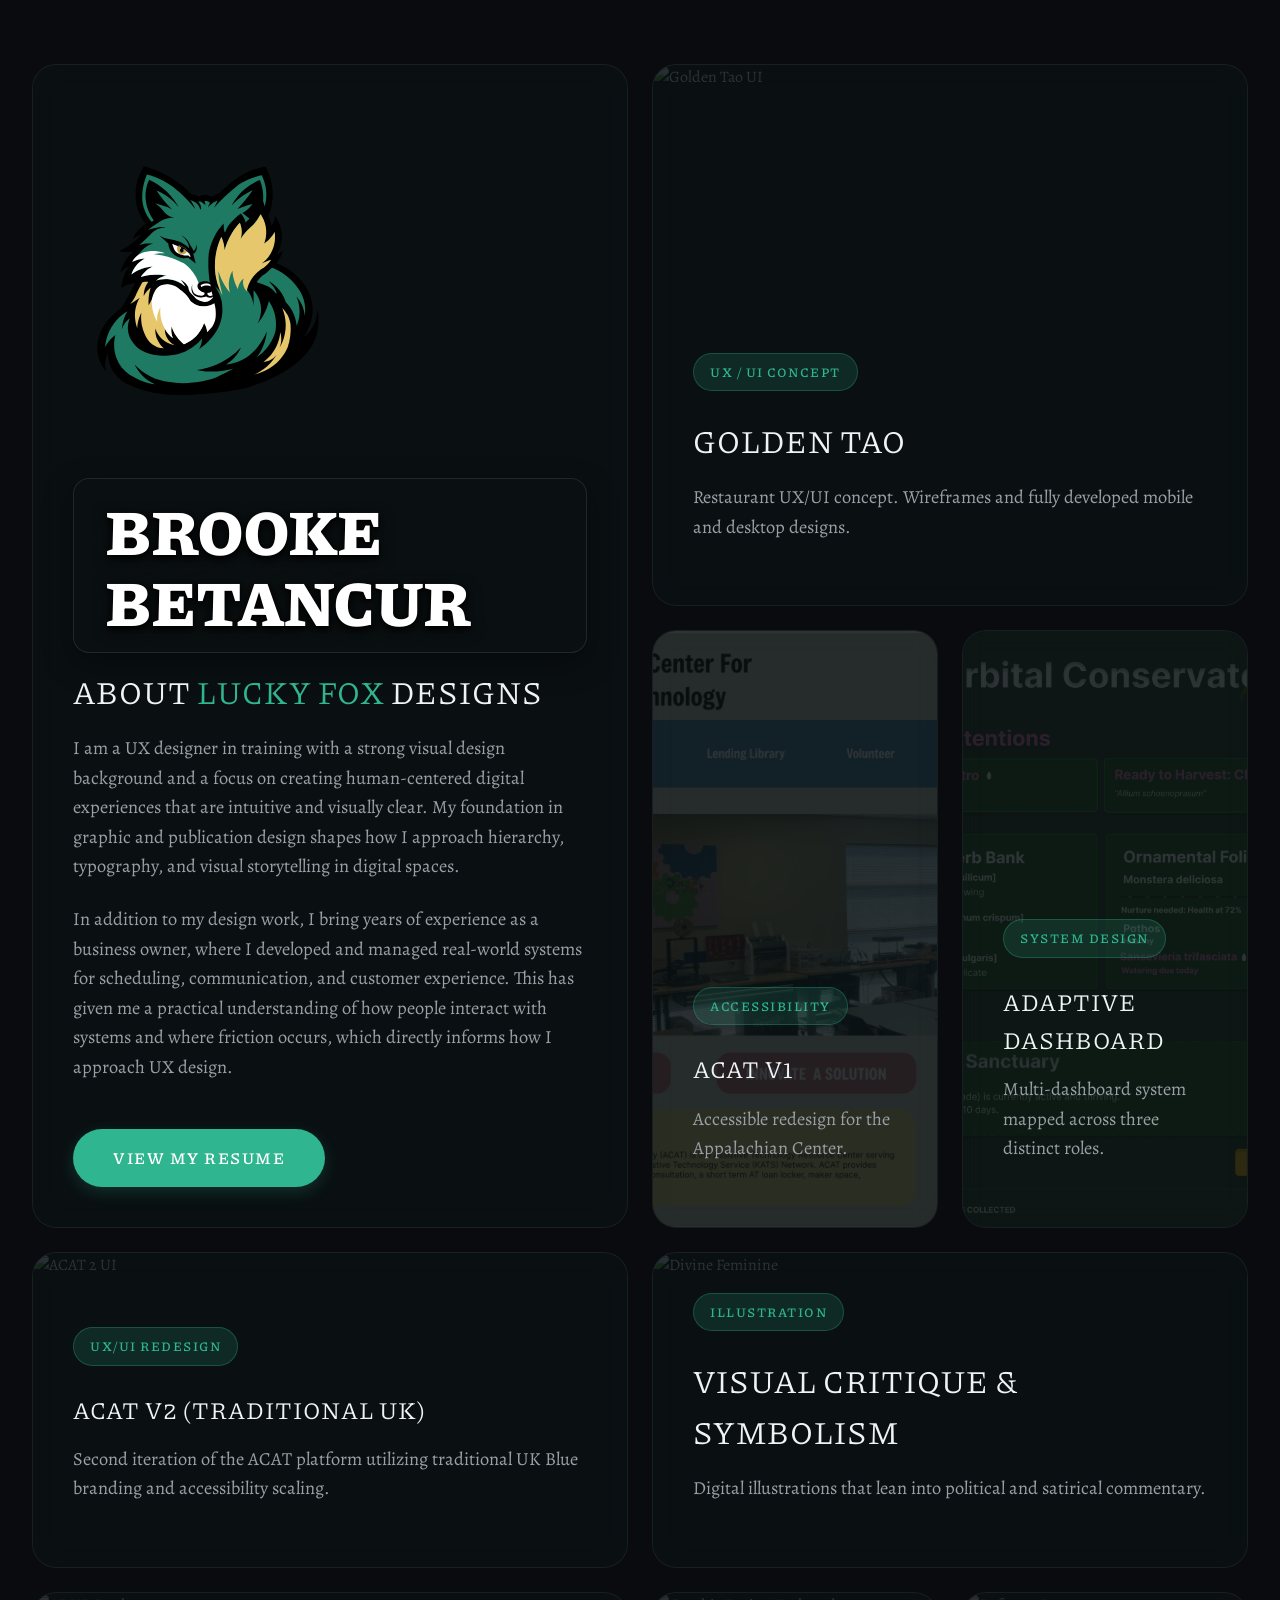
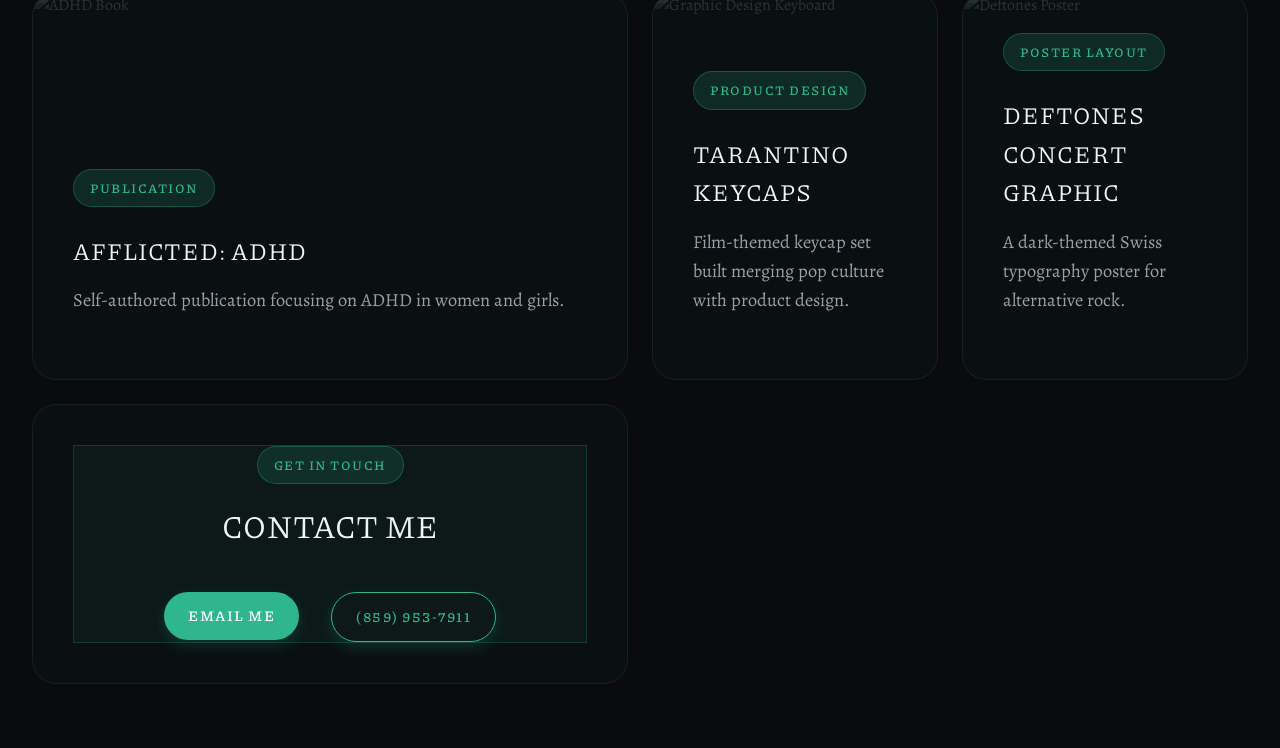
==== index.html @ 0502b6a8 "Add files via upload" ====
<!DOCTYPE html>
<html lang="en">

<head>
    <meta charset="UTF-8">
    <meta name="viewport" content="width=device-width, initial-scale=1.0">
    <meta name="description" content="Lucky Fox Designs - Brooke Betancur's UX/UI Portfolio">
    <title>Lucky Fox Portfolio</title>
    <link rel="stylesheet" href="style.css">
    <link rel="icon" type="image/svg+xml" href="portfolio_images/luckyfoxlogo.svg">
</head>

<body>

    <main class="bento-grid">

        <!-- Hero / About: Spans 2 Cols, 2 Rows -->
        <article class="bento-item span-2-col span-2-row no-hover">
            <div class="item-content">
                <img src="portfolio_images/luckyfoxlogo.svg" alt="Lucky Fox Logo" class="logo">
                <h1 class="animated-name">Brooke Betancur</h1>
                <h2 class="sub-hero">About <span class="text-accent">Lucky Fox</span> Designs</h2>
                <p>I am a UX designer in training with a strong visual design background and a focus on creating
                    human-centered digital experiences that are intuitive and visually clear. My foundation in graphic
                    and publication design shapes how I approach hierarchy, typography, and visual storytelling in
                    digital spaces.</p>
                <p>In addition to my design work, I bring years of experience as a business owner, where I developed and
                    managed real-world systems for scheduling, communication, and customer experience. This has given me
                    a practical understanding of how people interact with systems and where friction occurs, which
                    directly informs how I approach UX design.</p>
                <a href="resume.html" class="resume-btn">View My Resume</a>
            </div>
        </article>

        <!-- Project 1: Golden Tao -->
        <article class="bento-item span-2-col" onclick="openModal('goldentao')">
            <img src="portfolio_images/goldentao/gt_landing_dt.png" alt="Golden Tao UI" class="bento-image-bg">
            <div class="item-content" style="justify-content: flex-end;">
                <span class="tag">UX / UI Concept</span>
                <h2>Golden Tao</h2>
                <p>Restaurant UX/UI concept. Wireframes and fully developed mobile and desktop designs.</p>
            </div>
        </article>

        <!-- Project 2: ACAT 1 -->
        <article class="bento-item" onclick="openModal('acat')">
            <img src="portfolio_images/acat_1/acat_1_landing_dt.png" alt="ACAT UI" class="bento-image-bg">
            <div class="item-content" style="justify-content: flex-end;">
                <span class="tag">Accessibility</span>
                <h3>ACAT v1</h3>
                <p>Accessible redesign for the Appalachian Center.</p>
            </div>
        </article>

        <!-- Project 3: Adaptive Dashboard -->
        <article class="bento-item" onclick="openModal('dashboard')">
            <img src="portfolio_images/orbital_garden/og_homegarder_desktop.png" alt="Orbital Garden Dashboard UI"
                class="bento-image-bg">
            <div class="item-content" style="justify-content: flex-end;">
                <span class="tag">System Design</span>
                <h3>Adaptive Dashboard</h3>
                <p>Multi-dashboard system mapped across three distinct roles.</p>
            </div>
        </article>

        <!-- NEW Project: ACAT 2 -->
        <article class="bento-item span-2-col" onclick="openModal('acat2')">
            <img src="portfolio_images/acat_2/acat_2_complete.png" alt="ACAT 2 UI" class="bento-image-bg">
            <div class="item-content" style="justify-content: flex-end;">
                <span class="tag">UX/UI Redesign</span>
                <h3>ACAT v2 (Traditional UK)</h3>
                <p>Second iteration of the ACAT platform utilizing traditional UK Blue branding and accessibility
                    scaling.</p>
            </div>
        </article>

        <!-- Illustrations Section -->
        <article class="bento-item span-2-col" onclick="openModal('illustrations')">
            <img src="portfolio_images/illustrations/divine_feminine_-_april_5,_2025_17.41.png" alt="Divine Feminine"
                class="bento-image-bg">
            <div class="item-content" style="justify-content: flex-end;">
                <span class="tag">Illustration</span>
                <h2>Visual Critique & Symbolism</h2>
                <p>Digital illustrations that lean into political and satirical commentary.</p>
            </div>
        </article>

        <!-- Book: ADHD -->
        <article class="bento-item span-2-col" onclick="openModal('adhd')">
            <img src="portfolio_images/afflicted_adhd_book/afflicted_1.png" alt="ADHD Book" class="bento-image-bg">
            <div class="item-content" style="justify-content: flex-end;">
                <span class="tag">Publication</span>
                <h3>Afflicted: ADHD</h3>
                <p>Self-authored publication focusing on ADHD in women and girls.</p>
            </div>
        </article>

        <!-- Poster: Keycaps -->
        <article class="bento-item" onclick="openModal('graphic')">
            <img src="portfolio_images/graphic_design/keyboard_3.png" alt="Graphic Design Keyboard"
                class="bento-image-bg">
            <div class="item-content" style="justify-content: flex-end;">
                <span class="tag">Product Design</span>
                <h3>Tarantino Keycaps</h3>
                <p>Film-themed keycap set built merging pop culture with product design.</p>
            </div>
        </article>

        <!-- Poster: Deftones -->
        <article class="bento-item" onclick="openModal('deftones')">
            <img src="portfolio_images/graphic_design/event_poster_1.png" alt="Deftones Poster" class="bento-image-bg">
            <div class="item-content" style="justify-content: flex-end;">
                <span class="tag">Poster Layout</span>
                <h3>Deftones Concert Graphic</h3>
                <p>A dark-themed Swiss typography poster for alternative rock.</p>
            </div>
        </article>

        <!-- Contact Block -->
        <article class="bento-item span-2-col no-hover">
            <div class="item-content" style="justify-content: center; align-items: center; text-align: center; background: rgba(47, 181, 143, 0.05); border: 1px solid rgba(47, 181, 143, 0.2);">
                <span class="tag" style="margin: 0 auto 1rem auto;">Get In Touch</span>
                <h2>Contact Me</h2>
                <div style="display: flex; gap: 2rem; flex-wrap: wrap; justify-content: center; margin-top: 1.5rem;">
                    <a href="mailto:brookeleighgold@gmail.com" class="resume-btn" style="margin-top: 0; padding: 0.8rem 1.5rem; font-size: 0.9rem;">Email Me</a>
                    <a href="tel:8599537911" class="resume-btn" style="margin-top: 0; padding: 0.8rem 1.5rem; border: 1px solid var(--accent-color); background: transparent; color: var(--accent-color); font-size: 0.9rem;">(859) 953-7911</a>
                </div>
            </div>
        </article>

    </main>

    <!-- Upgraded Case Study Scroll Modal -->
    <div id="project-modal" class="modal-overlay">
        <div class="modal-content">
            <button class="modal-close" onclick="closeModal()">✕</button>
            <div id="modal-dynamic-content" class="modal-content-scrollable">
                <!-- Content gets injected here via script.js -->
            </div>
        </div>
    </div>

    <script src="script.js"></script>
</body>

</html>
---- style.css ----
@import url('https://fonts.googleapis.com/css2?family=Alegreya:ital,wght@0,400;0,500;0,700;1,400&family=Piazzolla:opsz,wght@8..30,400;8..30,600;8..30,800&display=swap');

:root {
  --bg-color: #0a0b0e;
  --panel-bg: rgba(47, 181, 143, 0.03);
  --panel-bg-hover: rgba(47, 181, 143, 0.08);
  --panel-border: rgba(255, 255, 255, 0.06);
  --panel-border-hover: rgba(47, 181, 143, 0.4);
  --text-main: #f0f3f6;
  --text-muted: #9aa0a6;
  --accent-color: #2fb58f;
  
  --font-heading: 'Piazzolla', serif;
  --font-body: 'Alegreya', serif;
}

* {
  box-sizing: border-box;
  margin: 0;
  padding: 0;
}

body {
  background-color: var(--bg-color);
  color: var(--text-main);
  font-family: var(--font-body);
  line-height: 1.6;
  min-height: 100vh;
  display: flex;
  justify-content: center;
  align-items: flex-start;
  padding: 4rem 2rem;
  overflow-x: hidden;
}

h1, h2, h3, h4, h5, h6 {
  font-family: var(--font-heading);
  text-transform: uppercase;
  font-weight: 400;
  letter-spacing: 1px;
  margin-bottom: 1rem;
  color: var(--text-main);
}

h1 {
  font-size: 3.5rem;
  line-height: 1.1;
  background: linear-gradient(135deg, #fff, var(--text-muted));
  -webkit-background-clip: text;
  -webkit-text-fill-color: transparent;
}

p {
  font-size: 1.15rem;
  color: var(--text-muted);
  margin-bottom: 1.5rem;
}

.text-accent {
  color: var(--accent-color);
}

.bento-grid {
  display: grid;
  grid-template-columns: repeat(4, 1fr);
  grid-auto-rows: minmax(280px, auto);
  gap: 1.5rem;
  max-width: 1300px;
  width: 100%;
}

.bento-item {
  background: var(--panel-bg);
  border: 1px solid var(--panel-border);
  border-radius: 24px;
  padding: 2.5rem;
  position: relative;
  overflow: hidden;
  backdrop-filter: blur(12px);
  -webkit-backdrop-filter: blur(12px);
  transition: all 0.4s cubic-bezier(0.25, 0.8, 0.25, 1);
  display: flex;
  flex-direction: column;
  cursor: pointer;
  text-decoration: none;
  color: inherit;
}

.bento-item.no-hover {
  cursor: default;
}

.bento-item.no-hover:hover {
  transform: translateY(-8px); 
}

.bento-item:hover {
  transform: translateY(-8px);
  background: var(--panel-bg-hover);
  border-color: var(--panel-border-hover);
  box-shadow: 0 15px 40px rgba(0, 0, 0, 0.4), 
              0 0 20px rgba(47, 181, 143, 0.1);
}

.span-2-col { grid-column: span 2; }
.span-2-row { grid-row: span 2; }
.span-3-col { grid-column: span 3; }

.bento-image-bg {
  position: absolute;
  top: 0;
  left: 0;
  width: 100%;
  height: 100%;
  object-fit: cover;
  opacity: 0.15;
  z-index: 0;
  transition: opacity 0.4s ease;
}

.bento-item:hover .bento-image-bg {
  opacity: 0.35;
}

.item-content {
  position: relative;
  z-index: 1;
  display: flex;
  flex-direction: column;
  height: 100%;
  pointer-events: none; 
}

.item-content h2 { font-size: 2rem; }
.item-content h3 { font-size: 1.5rem; }

.logo {
  max-width: 280px;
  margin-bottom: 2rem;
  pointer-events: auto;
}

.tag {
  align-self: flex-start;
  font-family: var(--font-heading);
  text-transform: uppercase;
  font-size: 0.8rem;
  font-weight: 600;
  letter-spacing: 1.5px;
  padding: 0.5rem 1rem;
  border-radius: 50px;
  background: rgba(47, 181, 143, 0.15);
  color: var(--accent-color);
  margin-bottom: 1.5rem;
  border: 1px solid rgba(47, 181, 143, 0.3);
}

/* Modal Overlay Restyle */
.modal-overlay {
  position: fixed;
  top: 0;
  left: 0;
  width: 100%;
  height: 100vh;
  background: rgba(10, 11, 14, 0.85);
  backdrop-filter: blur(20px);
  -webkit-backdrop-filter: blur(20px);
  z-index: 100;
  display: flex;
  justify-content: center;
  align-items: center;
  opacity: 0;
  pointer-events: none;
  transition: opacity 0.3s ease;
  padding: 2rem;
}

.modal-overlay.active {
  opacity: 1;
  pointer-events: all;
}

.modal-content {
  background: #111318;
  border: 1px solid var(--panel-border-hover);
  border-radius: 24px;
  max-width: 1300px;
  width: 100%;
  max-height: 90vh;
  box-shadow: 0 40px 100px rgba(0,0,0,0.8);
  display: flex;
  flex-direction: column;
  position: relative;
  overflow: hidden;
}

.modal-close {
  position: absolute;
  top: 1.5rem;
  right: 1.5rem;
  background: rgba(255,255,255,0.1);
  border: none;
  color: #fff;
  width: 45px;
  height: 45px;
  border-radius: 50%;
  font-size: 1.5rem;
  cursor: pointer;
  z-index: 200;
  transition: background 0.3s ease;
  display: flex;
  align-items: center;
  justify-content: center;
}

.modal-close:hover {
  background: var(--accent-color);
}

.modal-content-scrollable {
  overflow-y: auto;
  height: 100%;
  padding: 3rem 4rem;
  scroll-behavior: smooth;
}

/* Case Study Internal Layout */
.case-study-header {
  border-bottom: 1px solid rgba(255,255,255,0.05);
  padding-bottom: 2rem;
  margin-bottom: 3rem;
  max-width: 800px;
}

.case-study-header h1 {
  font-size: 3rem;
  margin-top: 1rem;
}

.case-desc {
  font-size: 1.25rem;
  color: var(--text-muted);
}

.case-study-sections {
  display: flex;
  flex-direction: column;
  gap: 4rem;
  padding-bottom: 4rem;
}

.cs-section h2 {
  font-size: 1.8rem;
  color: #fff;
  border-left: 3px solid var(--accent-color);
  padding-left: 1rem;
}

.cs-image-grid {
  display: grid;
  grid-template-columns: repeat(auto-fit, minmax(400px, 1fr));
  gap: 2rem;
  align-items: start;
}

.cs-img-container {
  background: rgba(255,255,255,0.02);
  border: 1px solid rgba(255,255,255,0.05);
  border-radius: 16px;
  padding: 1.5rem;
  display: flex;
  flex-direction: column;
  gap: 1rem;
}

.cs-img-label {
  font-family: var(--font-heading);
  text-transform: uppercase;
  color: var(--accent-color);
  letter-spacing: 1px;
}

.cs-img-container img {
  width: 100%;
  height: auto;
  border-radius: 8px;
}


/* New Custom Carousel System Layout */
.carousel-wrap {
  display: flex;
  flex-direction: column;
  align-items: center;
  justify-content: center;
  margin-top: 2rem;
  padding-bottom: 3rem;
}

.carousel-content-box {
  position: relative;
  width: 100%;
  max-width: 900px;
  background: rgba(0,0,0,0.3);
  border-radius: 20px;
  padding: 2rem;
  display: flex;
  flex-direction: column;
  align-items: center;
  border: 1px solid rgba(255,255,255,0.05);
}

.carousel-img {
  max-width: 100%;
  max-height: 60vh;
  object-fit: contain;
  border-radius: 12px;
  transition: opacity 0.3s ease;
}

.carousel-controls {
  display: flex;
  justify-content: center;
  align-items: center;
  gap: 2rem;
  margin-top: 1.5rem;
  width: 100%;
}

.ctrl-btn {
  background: rgba(255,255,255,0.05);
  border: 1px solid rgba(255,255,255,0.2);
  color: #fff;
  padding: 0.8rem 2rem;
  border-radius: 50px;
  cursor: pointer;
  font-family: var(--font-body);
  transition: all 0.2s ease;
}

.ctrl-btn:hover {
  background: rgba(47, 181, 143, 0.2);
  border-color: var(--accent-color);
  color: var(--accent-color);
}

.carousel-counter {
  font-size: 1rem;
  color: var(--text-muted);
  font-family: var(--font-heading);
  letter-spacing: 1px;
}

/* Gallery Grid for ADHD */
.gallery-grid {
  display: grid;
  grid-template-columns: repeat(auto-fill, minmax(300px, 1fr));
  gap: 2rem;
  padding-bottom: 4rem;
  margin-top: 2rem;
}

.gallery-img {
  width: 100%;
  height: auto;
  border-radius: 12px;
  border: 1px solid rgba(255,255,255,0.1);
  box-shadow: 0 10px 20px rgba(0,0,0,0.3);
}

@media (max-width: 1024px) {
  .bento-grid { grid-template-columns: repeat(2, 1fr); }
  .span-2-col, .span-3-col { grid-column: span 2; }
  .cs-image-grid { grid-template-columns: 1fr; }
  .modal-content-scrollable { padding: 2rem; }
}
.animated-name {
  font-size: 4rem;
  font-weight: 800;
  text-transform: uppercase;
  color: #fff;
  -webkit-text-fill-color: #fff;
  background-image: url('portfolio_images/illustrations/gangster_birds.png');
  background-size: auto 150%;
  background-repeat: repeat;
  animation: slideBgContinuous 120s linear infinite;
  margin-bottom: 0.8rem;
  padding: 1rem 2rem;
  border-radius: 16px;
  border: 1px solid rgba(255,255,255,0.1);
  text-shadow: 0 4px 15px rgba(0,0,0,0.9), 0 2px 5px rgba(0,0,0,1);
  box-shadow: 0 10px 30px rgba(0,0,0,0.4);
  display: inline-block;
  pointer-events: auto;
}

.sub-hero {
  font-size: 1.8rem;
  font-weight: 400;
}

@keyframes slideBgContinuous {
  from { background-position: 0% center; }
  to { background-position: -2000px center; }
}

.resume-btn {
  display: inline-block;
  margin-top: 1.5rem;
  padding: 1rem 2.5rem;
  background: var(--accent-color);
  color: #fff;
  text-decoration: none;
  font-family: var(--font-heading);
  text-transform: uppercase;
  font-weight: 600;
  letter-spacing: 1.5px;
  border-radius: 50px;
  align-self: flex-start;
  transition: all 0.3s ease;
  box-shadow: 0 5px 15px rgba(47, 181, 143, 0.2);
  pointer-events: auto;
}

.resume-btn:hover {
  background: #fff;
  color: var(--accent-color);
  transform: translateY(-3px);
  box-shadow: 0 8px 25px rgba(47, 181, 143, 0.4);
}

@media (max-width: 600px) {
  .bento-grid { grid-template-columns: 1fr; }
  .bento-item { grid-column: span 1 !important; grid-row: span 1 !important; }
  .animated-name { font-size: 2.5rem; background-size: contain; }
}

/* --- Creative Layout Resume Page --- */
.resume-theme {
    background: #f7f6f1;
    color: #0b291d;
    font-family: var(--font-body);
    margin: 0; padding: 0; min-height: 100vh;
}

.resume-nav {
    display: flex; justify-content: space-between; align-items: center;
    padding: 1.5rem 4rem; background: #fff; border-bottom: 1px solid #e2e0d8;
}

.resume-nav span { 
    font-family: var(--font-heading); font-weight: 800; font-size: 1.2rem; text-transform: uppercase; 
}

.resume-nav-link { 
    margin: 0 1rem; color: #0b291d; text-decoration: none; font-size: 0.9rem; text-transform: uppercase; font-weight: 600; 
    transition: color 0.3s ease;
}

.resume-nav-link:hover { color: #d8aa53; }

.resume-dl-btn {
    background: #d8aa53; color: #0b291d; text-decoration: none;
    padding: 0.8rem 1.5rem; border-radius: 50px; font-weight: 600; font-size: 0.9rem; text-transform: uppercase;
    transition: transform 0.3s ease;
}

.resume-dl-btn:hover { transform: scale(1.05); }

.resume-grid {
    display: grid; padding: 2.5rem 4rem; max-width: 1400px; margin: 0 auto; gap: 1.5rem;
    grid-template-columns: 2fr 1fr;
}

.res-box {
    background: #fff; border-radius: 12px; padding: 2.5rem;
    box-shadow: 0 8px 30px rgba(0,0,0,0.03);
}

.res-title-box { grid-column: 1; }

.res-portrait { 
    grid-column: 2; padding: 0; overflow: hidden; background: #133a2a; 
    display: flex; align-items: center; justify-content: center;
}

.res-portrait img { width: 100%; height: 100%; object-fit: cover; opacity: 0.95; }

.res-experience { grid-column: 1; }
.res-skills { grid-column: 2; background: #133a2a; color: #f0f3f6; }
.res-education { grid-column: span 2; }

.res-tag { 
    font-size: 0.75rem; text-transform: uppercase; font-weight: 700; color: #d8aa53; letter-spacing: 2px; 
}

.res-name { 
    font-family: var(--font-heading); font-size: 4rem; font-weight: 400; margin: 1rem 0; color: #0b291d; text-transform: none; 
    -webkit-text-fill-color: initial; background: none;
}

.res-summary { 
    font-size: 1.3rem; font-style: italic; max-width: 85%; line-height: 1.5; color: #3a4741; 
}

.res-section-title {
    font-size: 1.1rem; text-transform: uppercase; letter-spacing: 2px; color: #0b291d; border-bottom: 1px solid #e2e0d8; padding-bottom: 1rem; margin-bottom: 2rem;
}

.res-job { display: flex; gap: 2rem; margin-bottom: 3rem; }
.res-job-meta { flex: 0 0 150px; font-size: 0.8rem; font-weight: 600; text-transform: uppercase; color: #d8aa53; }

.res-job-details h3 { 
    font-family: var(--font-heading); font-size: 1.6rem; color: #0b291d; margin-bottom: 0.5rem; text-transform: none; 
    -webkit-text-fill-color: initial; background: none; margin-top: -5px;
}

.res-job-details ul { padding-left: 1.2rem; color: #3a4741; line-height: 1.6; }
.res-job-details li { margin-bottom: 0.5rem; }

.res-skill-row { 
    border-bottom: 1px solid rgba(255,255,255,0.1); padding: 0.8rem 0; font-size: 0.9rem; letter-spacing: 1px; color: #e2e0d8; 
}

.skills-quote { 
    margin-top: 3rem; font-family: var(--font-heading); font-style: italic; font-size: 1.2rem; text-align: center; color: #d8aa53; line-height: 1.5;
}

.res-education { display: flex; gap: 2rem; }
.res-edu-item { flex: 1; border-bottom: 1px solid #e2e0d8; padding-bottom: 1.5rem; margin-bottom: 1.5rem;}
.res-edu-item:last-child { border: none; }

.res-edu-item h3 { 
    font-family: var(--font-heading); font-size: 1.4rem; color: #0b291d; margin-bottom: 0.3rem;
    -webkit-text-fill-color: initial; background: none; 
}

.res-edu-item p { font-size: 0.9rem; color: #3a4741; margin-bottom: 0.5rem; }
.res-edu-item span { font-size: 0.75rem; text-transform: uppercase; font-weight: 700; color: #d8aa53; letter-spacing: 1px; }

@media(max-width: 900px){
    .resume-grid { grid-template-columns: 1fr; padding: 1rem; }
    .res-title-box, .res-portrait, .res-experience, .res-skills, .res-education { grid-column: 1; }
    .res-job { flex-direction: column; gap: 0.5rem; }
    .res-summary { max-width: 100%; font-size: 1.1rem; }
}
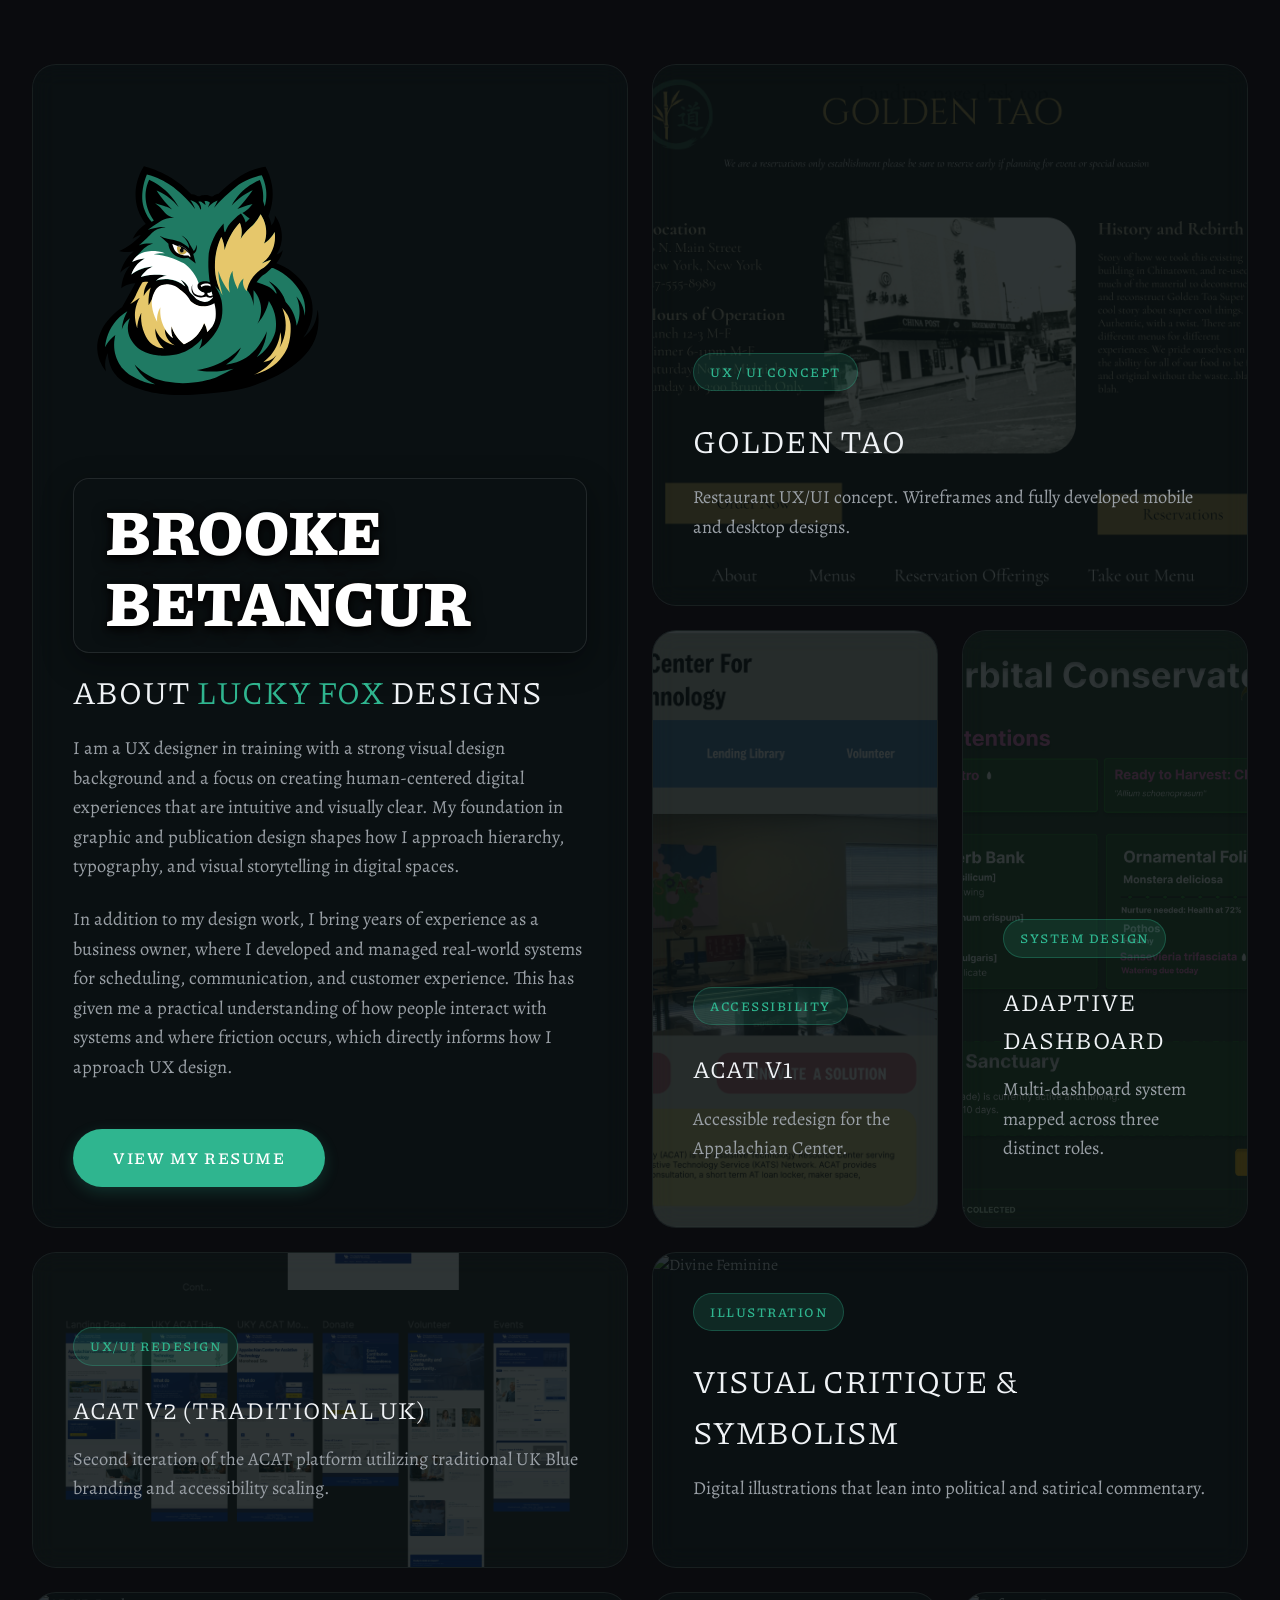
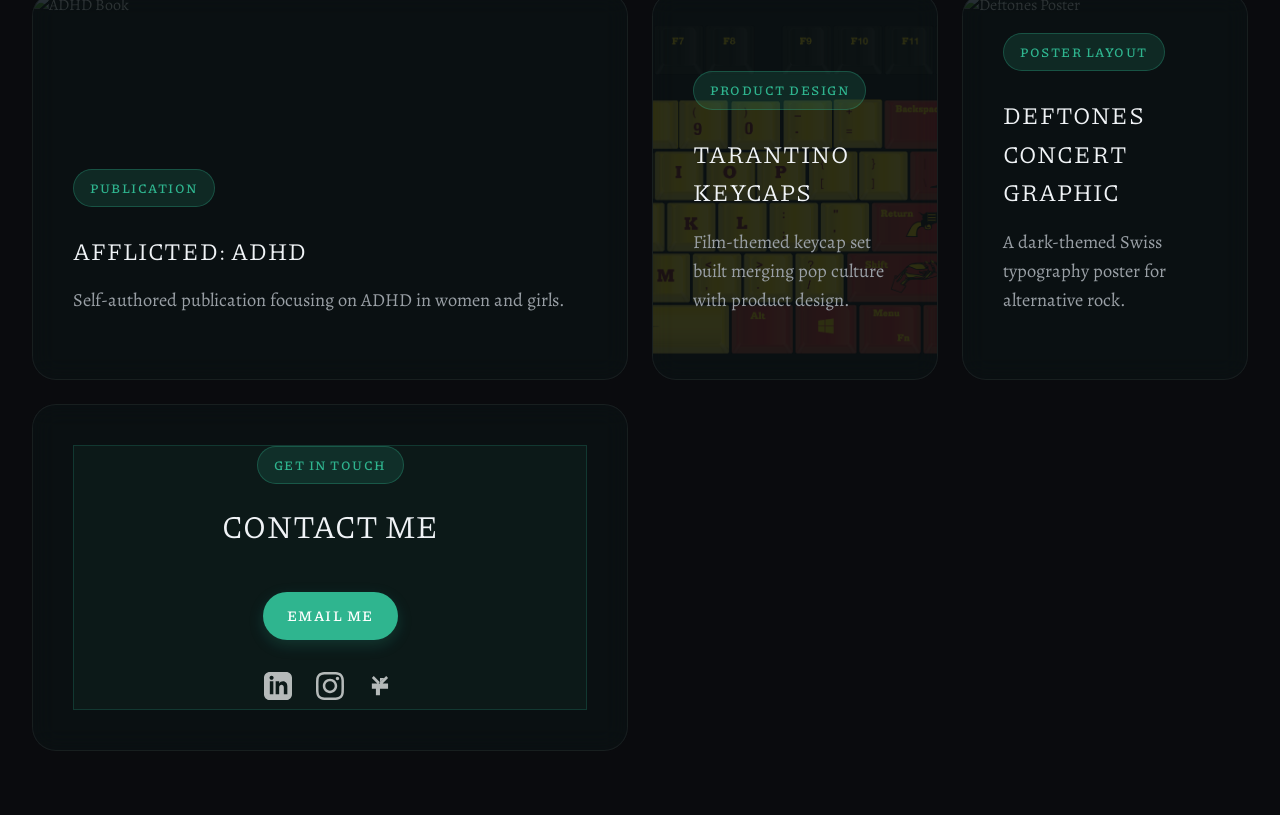
==== commit b2e06e0f: "Update contact links and add social logos, update resume footer brand" ====
--- a/index.html
+++ b/index.html
@@ -116,14 +116,32 @@
             </div>
         </article>
 
-        <!-- Contact Block -->
         <article class="bento-item span-2-col no-hover">
             <div class="item-content" style="justify-content: center; align-items: center; text-align: center; background: rgba(47, 181, 143, 0.05); border: 1px solid rgba(47, 181, 143, 0.2);">
                 <span class="tag" style="margin: 0 auto 1rem auto;">Get In Touch</span>
                 <h2>Contact Me</h2>
                 <div style="display: flex; gap: 2rem; flex-wrap: wrap; justify-content: center; margin-top: 1.5rem;">
                     <a href="mailto:brookeleighgold@gmail.com" class="resume-btn" style="margin-top: 0; padding: 0.8rem 1.5rem; font-size: 0.9rem;">Email Me</a>
-                    <a href="tel:8599537911" class="resume-btn" style="margin-top: 0; padding: 0.8rem 1.5rem; border: 1px solid var(--accent-color); background: transparent; color: var(--accent-color); font-size: 0.9rem;">(859) 953-7911</a>
+                </div>
+                <div style="display: flex; gap: 1.5rem; justify-content: center; margin-top: 2rem;">
+                    <!-- LinkedIn -->
+                    <a href="#" class="social-icon" aria-label="LinkedIn" style="color: rgba(255,255,255,0.7); transition: color 0.3s;" onmouseover="this.style.color='var(--accent-color)'" onmouseout="this.style.color='rgba(255,255,255,0.7)'">
+                        <svg width="28" height="28" viewBox="0 0 24 24" fill="currentColor" xmlns="http://www.w3.org/2000/svg">
+                          <path d="M19 0h-14c-2.761 0-5 2.239-5 5v14c0 2.761 2.239 5 5 5h14c2.762 0 5-2.239 5-5v-14c0-2.761-2.238-5-5-5zm-11 19h-3v-11h3v11zm-1.5-12.268c-.966 0-1.75-.79-1.75-1.764s.784-1.764 1.75-1.764 1.75.79 1.75 1.764-.783 1.764-1.75 1.764zm13.5 12.268h-3v-5.604c0-3.368-4-3.113-4 0v5.604h-3v-11h3v1.765c1.396-2.586 7-2.777 7 2.476v6.759z"/>
+                        </svg>
+                    </a>
+                    <!-- Instagram -->
+                    <a href="#" class="social-icon" aria-label="Instagram" style="color: rgba(255,255,255,0.7); transition: color 0.3s;" onmouseover="this.style.color='var(--accent-color)'" onmouseout="this.style.color='rgba(255,255,255,0.7)'">
+                        <svg width="28" height="28" viewBox="0 0 24 24" fill="currentColor" xmlns="http://www.w3.org/2000/svg">
+                          <path d="M12 2.163c3.204 0 3.584.012 4.85.07 3.252.148 4.771 1.691 4.919 4.919.058 1.265.069 1.645.069 4.849 0 3.205-.012 3.584-.069 4.849-.149 3.225-1.664 4.771-4.919 4.919-1.266.058-1.644.07-4.85.07-3.204 0-3.584-.012-4.849-.07-3.26-.149-4.771-1.699-4.919-4.92-.058-1.265-.07-1.644-.07-4.849 0-3.204.013-3.583.07-4.849.149-3.227 1.664-4.771 4.919-4.919 1.266-.057 1.645-.069 4.849-.069zm0-2.163c-3.259 0-3.667.014-4.947.072-4.358.2-6.78 2.618-6.98 6.98-.059 1.281-.073 1.689-.073 4.948 0 3.259.014 3.668.072 4.948.2 4.358 2.618 6.78 6.98 6.98 1.281.058 1.689.072 4.948.072 3.259 0 3.668-.014 4.948-.072 4.354-.2 6.782-2.618 6.979-6.98.059-1.28.073-1.689.073-4.948 0-3.259-.014-3.667-.072-4.947-.196-4.354-2.617-6.78-6.979-6.98-1.281-.059-1.69-.073-4.949-.073zm0 5.838c-3.403 0-6.162 2.759-6.162 6.162s2.759 6.163 6.162 6.163 6.162-2.759 6.162-6.163c0-3.403-2.759-6.162-6.162-6.162zm0 10.162c-2.209 0-4-1.79-4-4 0-2.209 1.791-4 4-4s4 1.791 4 4c0 2.21-1.791 4-4 4zm6.406-11.845c-.796 0-1.441.645-1.441 1.44s.645 1.44 1.441 1.44c.795 0 1.439-.645 1.439-1.44s-.644-1.44-1.439-1.44z"/>
+                        </svg>
+                    </a>
+                    <!-- LinkTree -->
+                    <a href="#" class="social-icon" aria-label="LinkTree" style="color: rgba(255,255,255,0.7); transition: color 0.3s;" onmouseover="this.style.color='var(--accent-color)'" onmouseout="this.style.color='rgba(255,255,255,0.7)'">
+                        <svg width="28" height="28" viewBox="0 0 24 24" fill="currentColor" xmlns="http://www.w3.org/2000/svg">
+                          <path d="M13.722 5.093l-4.66 4.66h4.66v4.66h-3.473v5.438H6.777v-5.438H3.303v-4.66h4.66l-4.66-4.66 1.625-1.626 5.322 5.322 5.321-5.322 1.626 1.626-4.66 4.66h4.66v4.66h-3.474v-4.66h-3.473V5.093z"/>
+                        </svg>
+                    </a>
                 </div>
             </div>
         </article>
--- a/style.css
+++ b/style.css
@@ -435,112 +435,163 @@
   .animated-name { font-size: 2.5rem; background-size: contain; }
 }
 
-/* --- Creative Layout Resume Page --- */
-.resume-theme {
-    background: #f7f6f1;
+/* --- EDITORIAL RESUME PAGE PERFECT MATCH --- */
+.editorial-body {
+    background: #f7f6f1; /* Off-white cream background */
     color: #0b291d;
     font-family: var(--font-body);
     margin: 0; padding: 0; min-height: 100vh;
-}
-
-.resume-nav {
+    display: block !important;
+}
+
+/* Nav */
+.editorial-nav {
+    max-width: 1200px; margin: 0 auto;
     display: flex; justify-content: space-between; align-items: center;
-    padding: 1.5rem 4rem; background: #fff; border-bottom: 1px solid #e2e0d8;
-}
-
-.resume-nav span { 
-    font-family: var(--font-heading); font-weight: 800; font-size: 1.2rem; text-transform: uppercase; 
-}
-
-.resume-nav-link { 
-    margin: 0 1rem; color: #0b291d; text-decoration: none; font-size: 0.9rem; text-transform: uppercase; font-weight: 600; 
-    transition: color 0.3s ease;
-}
-
-.resume-nav-link:hover { color: #d8aa53; }
-
-.resume-dl-btn {
+    padding: 2.5rem 1rem;
+}
+.editorial-nav .ed-brand {
+    font-family: var(--font-heading); font-weight: 800; font-size: 1.1rem; letter-spacing: 1px; color: #0b291d; text-transform: uppercase;
+}
+.editorial-nav .ed-links { display: flex; gap: 3rem; }
+.editorial-nav .ed-links a {
+    text-decoration: none; color: #0b291d; font-size: 0.85rem; font-weight: 600; text-transform: uppercase; letter-spacing: 1px; transition: color 0.3s;
+}
+.editorial-nav .ed-links a:hover { color: #d8aa53; }
+
+.editorial-nav .ed-btn {
     background: #d8aa53; color: #0b291d; text-decoration: none;
-    padding: 0.8rem 1.5rem; border-radius: 50px; font-weight: 600; font-size: 0.9rem; text-transform: uppercase;
-    transition: transform 0.3s ease;
-}
-
-.resume-dl-btn:hover { transform: scale(1.05); }
-
-.resume-grid {
-    display: grid; padding: 2.5rem 4rem; max-width: 1400px; margin: 0 auto; gap: 1.5rem;
-    grid-template-columns: 2fr 1fr;
-}
-
-.res-box {
-    background: #fff; border-radius: 12px; padding: 2.5rem;
-    box-shadow: 0 8px 30px rgba(0,0,0,0.03);
-}
-
-.res-title-box { grid-column: 1; }
-
-.res-portrait { 
-    grid-column: 2; padding: 0; overflow: hidden; background: #133a2a; 
-    display: flex; align-items: center; justify-content: center;
-}
-
-.res-portrait img { width: 100%; height: 100%; object-fit: cover; opacity: 0.95; }
-
-.res-experience { grid-column: 1; }
-.res-skills { grid-column: 2; background: #133a2a; color: #f0f3f6; }
-.res-education { grid-column: span 2; }
-
-.res-tag { 
-    font-size: 0.75rem; text-transform: uppercase; font-weight: 700; color: #d8aa53; letter-spacing: 2px; 
-}
-
-.res-name { 
-    font-family: var(--font-heading); font-size: 4rem; font-weight: 400; margin: 1rem 0; color: #0b291d; text-transform: none; 
-    -webkit-text-fill-color: initial; background: none;
-}
-
-.res-summary { 
-    font-size: 1.3rem; font-style: italic; max-width: 85%; line-height: 1.5; color: #3a4741; 
-}
-
-.res-section-title {
-    font-size: 1.1rem; text-transform: uppercase; letter-spacing: 2px; color: #0b291d; border-bottom: 1px solid #e2e0d8; padding-bottom: 1rem; margin-bottom: 2rem;
-}
-
-.res-job { display: flex; gap: 2rem; margin-bottom: 3rem; }
-.res-job-meta { flex: 0 0 150px; font-size: 0.8rem; font-weight: 600; text-transform: uppercase; color: #d8aa53; }
-
-.res-job-details h3 { 
-    font-family: var(--font-heading); font-size: 1.6rem; color: #0b291d; margin-bottom: 0.5rem; text-transform: none; 
-    -webkit-text-fill-color: initial; background: none; margin-top: -5px;
-}
-
-.res-job-details ul { padding-left: 1.2rem; color: #3a4741; line-height: 1.6; }
-.res-job-details li { margin-bottom: 0.5rem; }
-
-.res-skill-row { 
-    border-bottom: 1px solid rgba(255,255,255,0.1); padding: 0.8rem 0; font-size: 0.9rem; letter-spacing: 1px; color: #e2e0d8; 
-}
-
-.skills-quote { 
-    margin-top: 3rem; font-family: var(--font-heading); font-style: italic; font-size: 1.2rem; text-align: center; color: #d8aa53; line-height: 1.5;
-}
-
-.res-education { display: flex; gap: 2rem; }
-.res-edu-item { flex: 1; border-bottom: 1px solid #e2e0d8; padding-bottom: 1.5rem; margin-bottom: 1.5rem;}
-.res-edu-item:last-child { border: none; }
-
-.res-edu-item h3 { 
-    font-family: var(--font-heading); font-size: 1.4rem; color: #0b291d; margin-bottom: 0.3rem;
-    -webkit-text-fill-color: initial; background: none; 
-}
-
-.res-edu-item p { font-size: 0.9rem; color: #3a4741; margin-bottom: 0.5rem; }
-.res-edu-item span { font-size: 0.75rem; text-transform: uppercase; font-weight: 700; color: #d8aa53; letter-spacing: 1px; }
-
+    padding: 0.8rem 1.8rem; border-radius: 50px; font-weight: 700; font-size: 0.85rem; text-transform: uppercase; letter-spacing: 1px;
+    transition: background 0.3s;
+}
+.editorial-nav .ed-btn:hover { background: #c59740; }
+
+/* Grid Main */
+.editorial-grid {
+    max-width: 1200px; margin: 0 auto; padding: 1rem 1rem 4rem 1rem;
+    display: grid;
+    grid-template-columns: 1.6fr 1fr;
+    gap: 1.5rem;
+}
+
+.ed-card {
+    background: #ffffff; border-radius: 20px; padding: 3rem;
+    box-shadow: 0 10px 40px rgba(0,0,0,0.025);
+}
+
+/* Row 1 */
+.ed-title-card {
+    display: flex; flex-direction: column; justify-content: center;
+}
+.ed-tag {
+    font-size: 0.75rem; text-transform: uppercase; font-weight: 800; color: #d8aa53; letter-spacing: 2px; margin-bottom: 1rem;
+}
+.ed-h1 {
+    font-family: var(--font-heading); font-size: 4.5rem; font-weight: 400; color: #0b291d; margin: 0 0 1.5rem 0;
+    -webkit-text-fill-color: initial; background: none; text-shadow: none; line-height: 1.1;
+}
+.ed-summary {
+    font-size: 1.15rem; font-style: italic; color: #3a4741; line-height: 1.6; margin-bottom: 2.5rem; max-width: 90%;
+}
+.ed-badge-row {
+    display: flex; align-items: center; gap: 1rem; margin-top: auto;
+}
+.ed-circle-badge {
+    background: #0b291d; color: #fff; width: 32px; height: 32px; border-radius: 50%; display: flex; align-items: center; justify-content: center; font-weight: bold; font-size: 0.9rem; font-family: var(--font-heading);
+}
+.ed-badge-text {
+    font-size: 0.75rem; font-weight: 700; letter-spacing: 1px; text-transform: uppercase;
+}
+
+.ed-portrait-card {
+    padding: 0; overflow: hidden; display: flex;
+}
+.ed-portrait-card img {
+    width: 100%; height: 100%; object-fit: cover; object-position: top; /* Prevents leg/head crop issues on tall cards */
+}
+
+/* Row 2 */
+.ed-h2 {
+    font-size: 1rem; font-weight: 800; text-transform: uppercase; letter-spacing: 2px; color: #0b291d;
+    border-bottom: 1px solid #e2e0d8; padding-bottom: 1rem; margin-bottom: 2rem; margin-top: 0;
+}
+
+/* Timeline */
+.ed-timeline-item {
+    display: grid; grid-template-columns: 140px 1fr; gap: 2rem;
+    margin-bottom: 2.5rem; border-bottom: 1px solid rgba(0,0,0,0.05); padding-bottom: 2.5rem;
+}
+.ed-time-meta {
+    display: flex; flex-direction: column; gap: 0.5rem;
+}
+.ed-date { font-size: 0.75rem; font-weight: 800; color: #d8aa53; letter-spacing: 1px; }
+.ed-role { font-size: 0.7rem; font-weight: 600; color: #888; text-transform: uppercase; letter-spacing: 1px; }
+
+.ed-h3 {
+    font-family: var(--font-heading); font-size: 1.6rem; color: #0b291d; margin: -5px 0 1rem 0; font-weight: 400; background: none; -webkit-text-fill-color: initial;
+}
+.ed-job-content p {
+    font-size: 0.95rem; color: #3a4741; line-height: 1.6; margin-bottom: 1rem;
+}
+
+.ed-pills { display: flex; gap: 0.5rem; flex-wrap: wrap; }
+.ed-pills span {
+    background: #f0f3f6; color: #555; padding: 0.3rem 0.8rem; border-radius: 50px; font-size: 0.65rem; font-weight: 700; text-transform: uppercase; letter-spacing: 1px;
+}
+
+/* Skills Box */
+.ed-skills-card {
+    background: #0b291d; color: #fff;
+}
+.ed-skills-list {
+    list-style: none; padding: 0; margin: 0;
+}
+.ed-skills-list li {
+    display: flex; justify-content: space-between; align-items: center;
+    border-bottom: 1px solid rgba(255,255,255,0.1); padding: 1rem 0;
+    font-size: 0.85rem; font-weight: 600; letter-spacing: 1px; text-transform: uppercase;
+}
+.ed-skills-list li:last-child { border-bottom: none; }
+.ed-skill-score { color: #d8aa53; }
+
+.ed-skills-quote {
+    margin-top: 3.5rem; font-family: var(--font-heading); font-style: italic; font-size: 1.15rem; text-align: center; color: rgba(255,255,255,0.8); line-height: 1.5;
+}
+
+/* Bottom Row */
+.ed-bottom-split {
+    grid-column: span 2;
+    display: grid; grid-template-columns: 1fr 1fr; gap: 1.5rem; margin-top: 0.5rem;
+}
+.ed-edu-item {
+    border-bottom: 1px solid #e2e0d8; padding-bottom: 1.5rem; margin-bottom: 1.5rem;
+}
+.ed-edu-item p { font-size: 0.95rem; color: #3a4741; line-height: 1.5; margin: 0; }
+
+/* Footer */
+.ed-footer-wrapper {
+    background: #0b291d; padding: 3rem 1rem; margin-top: 1rem;
+}
+.ed-footer {
+    max-width: 1200px; margin: 0 auto;
+    display: flex; justify-content: space-between; align-items: center; flex-wrap: wrap; gap: 2rem;
+    color: #fff;
+}
+.ed-footer .ed-brand {
+    font-family: var(--font-heading); font-size: 1.1rem; text-transform: uppercase; letter-spacing: 1px;
+}
+.ed-footer-links { display: flex; gap: 2rem; }
+.ed-footer-links a { color: rgba(255,255,255,0.7); text-decoration: none; font-size: 0.75rem; font-weight: 700; letter-spacing: 2px; transition: color 0.3s; }
+.ed-footer-links a:hover { color: #d8aa53; }
+.ed-footer-location {
+    color: #d8aa53; font-size: 0.75rem; font-weight: 700; letter-spacing: 1px;
+}
+
+/* Mobile Responive */
 @media(max-width: 900px){
-    .resume-grid { grid-template-columns: 1fr; padding: 1rem; }
-    .res-title-box, .res-portrait, .res-experience, .res-skills, .res-education { grid-column: 1; }
-    .res-job { flex-direction: column; gap: 0.5rem; }
-    .res-summary { max-width: 100%; font-size: 1.1rem; }
-}
+    .editorial-grid { grid-template-columns: 1fr; }
+    .ed-bottom-split { grid-column: span 1; grid-template-columns: 1fr; }
+    .ed-timeline-item { grid-template-columns: 1fr; gap: 0.5rem; }
+    .editorial-nav { flex-direction: column; gap: 1.5rem; text-align: center; }
+    .ed-footer { flex-direction: column; text-align: center; }
+}
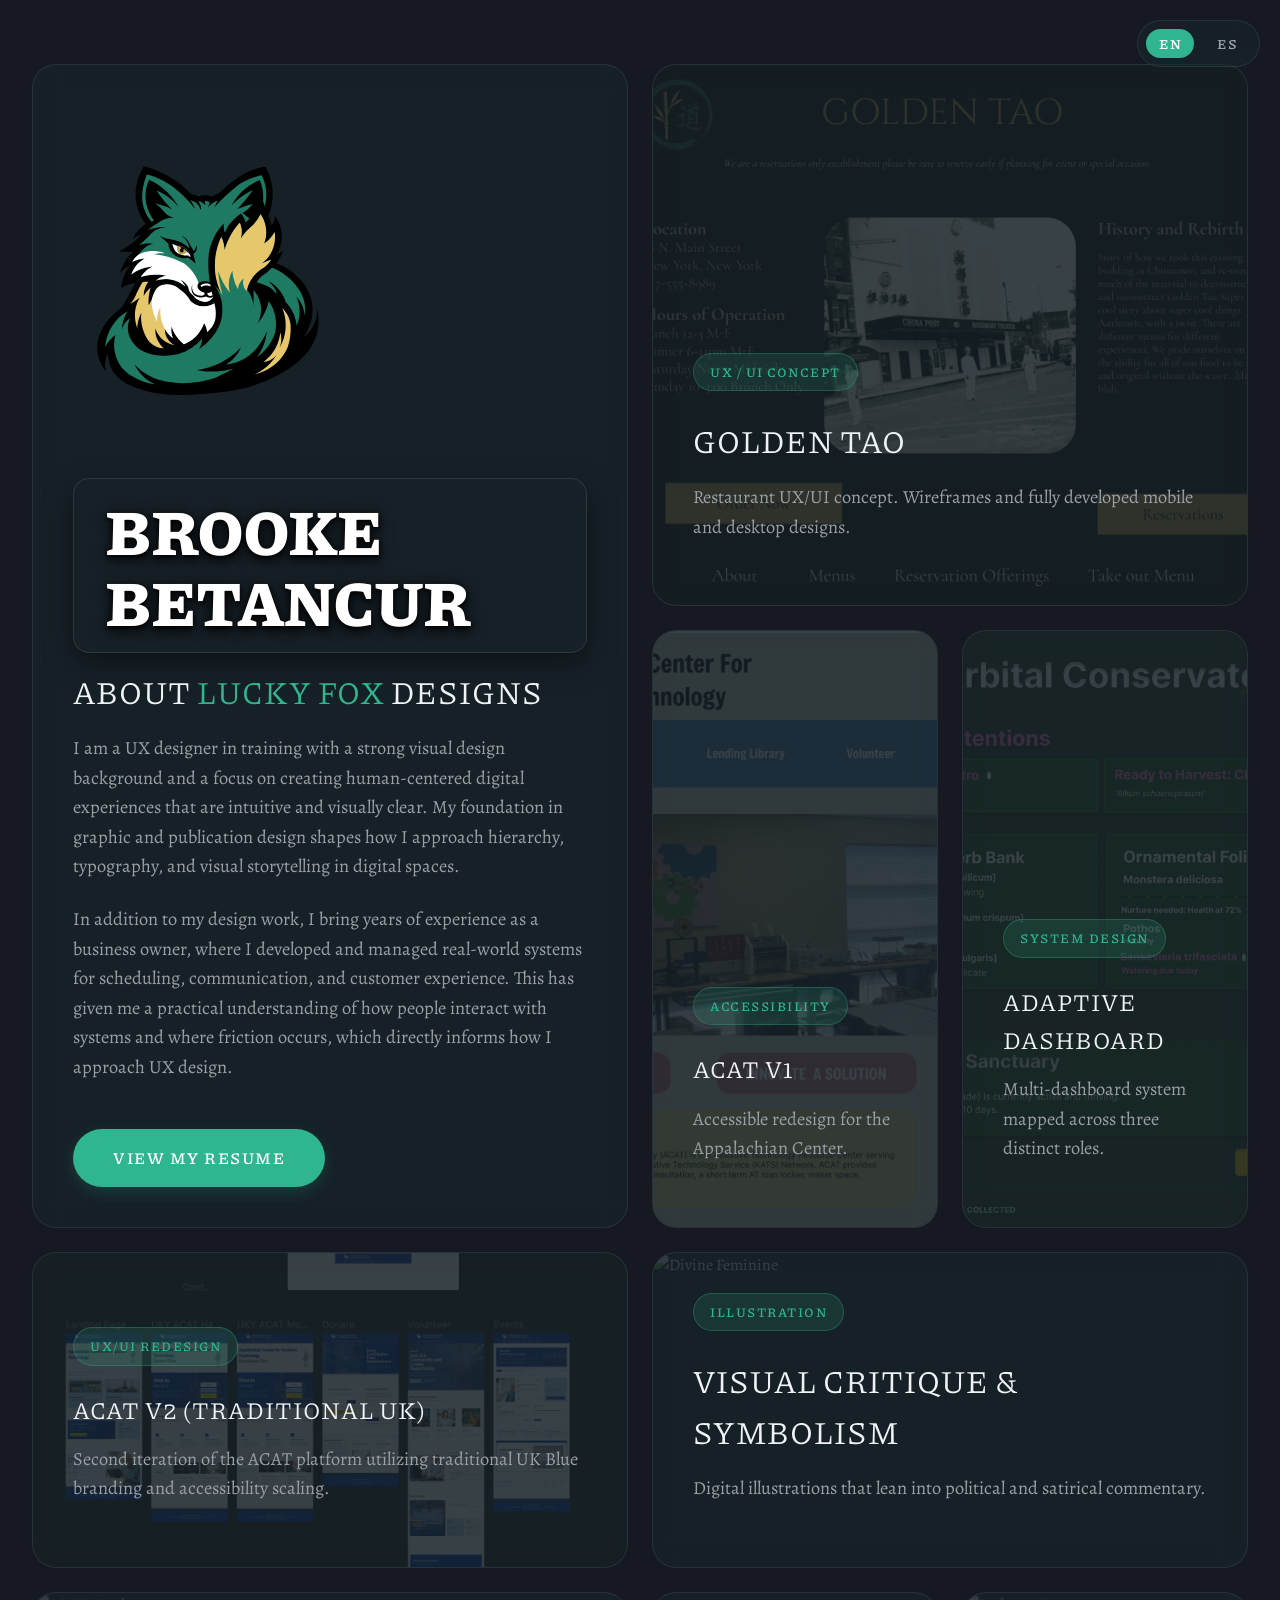
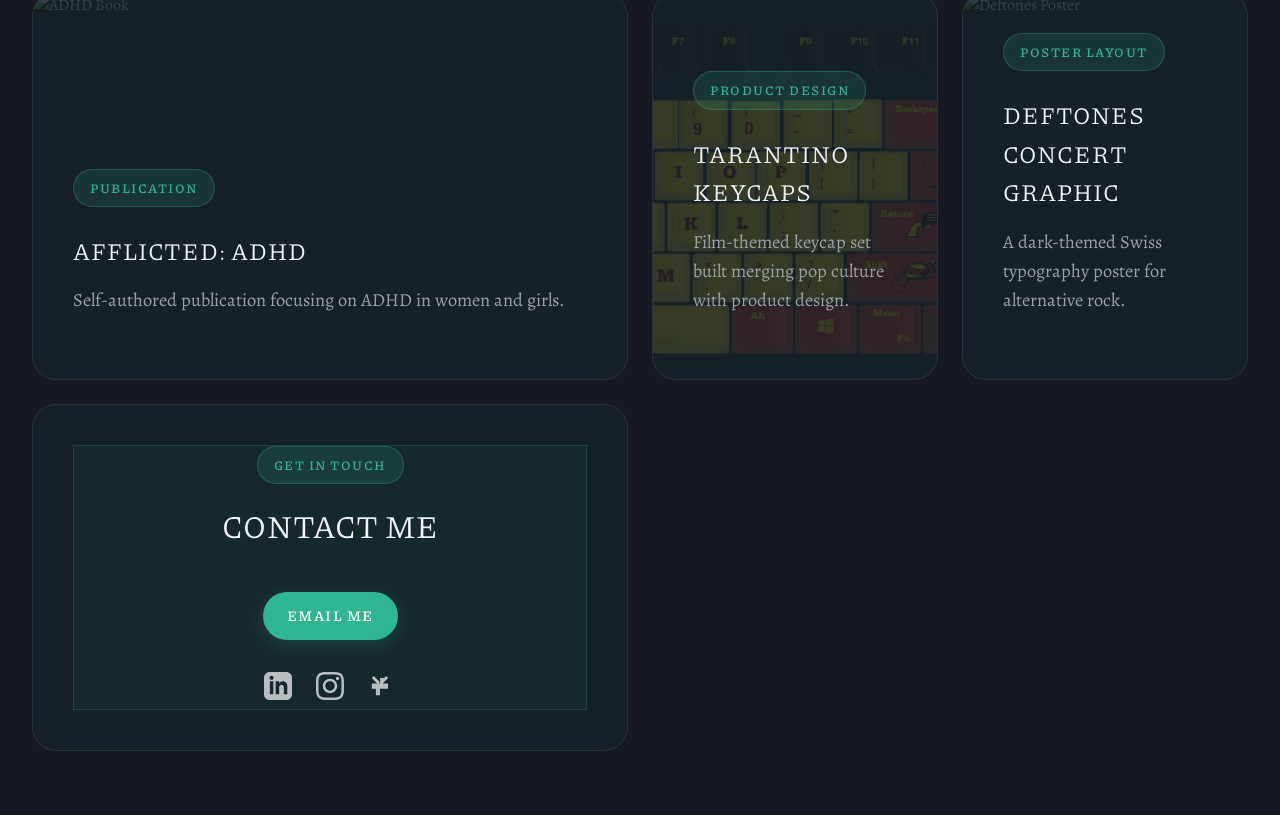
==== commit 8f1e9512: "Add dynamic English and Spanish language switching support" ====
--- a/index.html
+++ b/index.html
@@ -12,6 +12,12 @@
 
 <body>
 
+    <div class="language-switcher">
+        <button data-lang="en" onclick="window.switchLanguage('en')">EN</button>
+        <button data-lang="es" onclick="window.switchLanguage('es')">ES</button>
+    </div>
+    
+
     <main class="bento-grid">
 
         <!-- Hero / About: Spans 2 Cols, 2 Rows -->
@@ -19,16 +25,10 @@
             <div class="item-content">
                 <img src="portfolio_images/luckyfoxlogo.svg" alt="Lucky Fox Logo" class="logo">
                 <h1 class="animated-name">Brooke Betancur</h1>
-                <h2 class="sub-hero">About <span class="text-accent">Lucky Fox</span> Designs</h2>
-                <p>I am a UX designer in training with a strong visual design background and a focus on creating
-                    human-centered digital experiences that are intuitive and visually clear. My foundation in graphic
-                    and publication design shapes how I approach hierarchy, typography, and visual storytelling in
-                    digital spaces.</p>
-                <p>In addition to my design work, I bring years of experience as a business owner, where I developed and
-                    managed real-world systems for scheduling, communication, and customer experience. This has given me
-                    a practical understanding of how people interact with systems and where friction occurs, which
-                    directly informs how I approach UX design.</p>
-                <a href="resume.html" class="resume-btn">View My Resume</a>
+                <h2 class="sub-hero"><span class="lang-en">About <span class="text-accent">Lucky Fox</span> Designs</span><span class="lang-es">Acerca de <span class="text-accent">Lucky Fox</span> Designs</span></h2>
+                <p class="lang-en">I am a UX designer in training with a strong visual design background and a focus on creating human-centered digital experiences that are intuitive and visually clear. My foundation in graphic and publication design shapes how I approach hierarchy, typography, and visual storytelling in digital spaces.</p><p class="lang-es">Soy una diseñadora UX en formación con sólida base en diseño visual y me enfoco en crear experiencias digitales centradas en el ser humano que sean intuitivas y visualmente claras. Mi base en diseño gráfico y editorial moldea cómo abordo la jerarquía, la tipografía y la narrativa visual en espacios digitales.</p>
+                <p class="lang-en">In addition to my design work, I bring years of experience as a business owner, where I developed and managed real-world systems for scheduling, communication, and customer experience. This has given me a practical understanding of how people interact with systems and where friction occurs, which directly informs how I approach UX design.</p><p class="lang-es">Además de mi trabajo de diseño, aporto años de experiencia como dueña de un negocio, donde desarrollé y gestioné sistemas reales para programación, comunicación y experiencia del cliente. Esto me ha dado una comprensión práctica de cómo interactúan las personas con los sistemas y dónde ocurre la fricción, lo cual informa directamente cómo abordo el diseño UX.</p>
+                <a href="resume.html" class="resume-btn"><span class="lang-en">View My Resume</span><span class="lang-es">Ver Mi Currículum</span></a>
             </div>
         </article>
 
@@ -36,9 +36,9 @@
         <article class="bento-item span-2-col" onclick="openModal('goldentao')">
             <img src="portfolio_images/goldentao/gt_landing_dt.png" alt="Golden Tao UI" class="bento-image-bg">
             <div class="item-content" style="justify-content: flex-end;">
-                <span class="tag">UX / UI Concept</span>
+                <span class="tag"><span class="lang-en">UX / UI Concept</span><span class="lang-es">Concepto UX / UI</span></span>
                 <h2>Golden Tao</h2>
-                <p>Restaurant UX/UI concept. Wireframes and fully developed mobile and desktop designs.</p>
+                <p class="lang-en">Restaurant UX/UI concept. Wireframes and fully developed mobile and desktop designs.</p><p class="lang-es">Concepto UX/UI para restaurante. Wireframes y diseños móviles y de escritorio desarrollados.</p>
             </div>
         </article>
 
@@ -46,9 +46,9 @@
         <article class="bento-item" onclick="openModal('acat')">
             <img src="portfolio_images/acat_1/acat_1_landing_dt.png" alt="ACAT UI" class="bento-image-bg">
             <div class="item-content" style="justify-content: flex-end;">
-                <span class="tag">Accessibility</span>
+                <span class="tag"><span class="lang-en">Accessibility</span><span class="lang-es">Accesibilidad</span></span>
                 <h3>ACAT v1</h3>
-                <p>Accessible redesign for the Appalachian Center.</p>
+                <p class="lang-en">Accessible redesign for the Appalachian Center.</p><p class="lang-es">Rediseño accesible para el Appalachian Center.</p>
             </div>
         </article>
 
@@ -57,9 +57,9 @@
             <img src="portfolio_images/orbital_garden/og_homegarder_desktop.png" alt="Orbital Garden Dashboard UI"
                 class="bento-image-bg">
             <div class="item-content" style="justify-content: flex-end;">
-                <span class="tag">System Design</span>
+                <span class="tag"><span class="lang-en">System Design</span><span class="lang-es">Diseño de Sistemas</span></span>
                 <h3>Adaptive Dashboard</h3>
-                <p>Multi-dashboard system mapped across three distinct roles.</p>
+                <p class="lang-en">Multi-dashboard system mapped across three distinct roles.</p><p class="lang-es">Sistema de múltiples paneles mapeado en tres roles distintos.</p>
             </div>
         </article>
 
@@ -67,10 +67,9 @@
         <article class="bento-item span-2-col" onclick="openModal('acat2')">
             <img src="portfolio_images/acat_2/acat_2_complete.png" alt="ACAT 2 UI" class="bento-image-bg">
             <div class="item-content" style="justify-content: flex-end;">
-                <span class="tag">UX/UI Redesign</span>
+                <span class="tag"><span class="lang-en">UX/UI Redesign</span><span class="lang-es">Rediseño UX/UI</span></span>
                 <h3>ACAT v2 (Traditional UK)</h3>
-                <p>Second iteration of the ACAT platform utilizing traditional UK Blue branding and accessibility
-                    scaling.</p>
+                <p class="lang-en">Second iteration of the ACAT platform utilizing traditional UK Blue branding and accessibility scaling.</p><p class="lang-es">Segunda iteración de la plataforma ACAT utilizando la marca tradicional UK Blue y escalado de accesibilidad.</p>
             </div>
         </article>
 
@@ -79,9 +78,9 @@
             <img src="portfolio_images/illustrations/divine_feminine_-_april_5,_2025_17.41.png" alt="Divine Feminine"
                 class="bento-image-bg">
             <div class="item-content" style="justify-content: flex-end;">
-                <span class="tag">Illustration</span>
-                <h2>Visual Critique & Symbolism</h2>
-                <p>Digital illustrations that lean into political and satirical commentary.</p>
+                <span class="tag"><span class="lang-en">Illustration</span><span class="lang-es">Ilustración</span></span>
+                <h2><span class="lang-en">Visual Critique & Symbolism</span><span class="lang-es">Crítica Visual y Simbolismo</span></h2>
+                <p class="lang-en">Digital illustrations that lean into political and satirical commentary.</p><p class="lang-es">Ilustraciones digitales orientadas al comentario político y satírico.</p>
             </div>
         </article>
 
@@ -89,9 +88,9 @@
         <article class="bento-item span-2-col" onclick="openModal('adhd')">
             <img src="portfolio_images/afflicted_adhd_book/afflicted_1.png" alt="ADHD Book" class="bento-image-bg">
             <div class="item-content" style="justify-content: flex-end;">
-                <span class="tag">Publication</span>
+                <span class="tag"><span class="lang-en">Publication</span><span class="lang-es">Publicación</span></span>
                 <h3>Afflicted: ADHD</h3>
-                <p>Self-authored publication focusing on ADHD in women and girls.</p>
+                <p class="lang-en">Self-authored publication focusing on ADHD in women and girls.</p><p class="lang-es">Publicación de autoría propia centrada en el TDAH en mujeres y niñas.</p>
             </div>
         </article>
 
@@ -100,9 +99,9 @@
             <img src="portfolio_images/graphic_design/keyboard_3.png" alt="Graphic Design Keyboard"
                 class="bento-image-bg">
             <div class="item-content" style="justify-content: flex-end;">
-                <span class="tag">Product Design</span>
+                <span class="tag"><span class="lang-en">Product Design</span><span class="lang-es">Diseño de Producto</span></span>
                 <h3>Tarantino Keycaps</h3>
-                <p>Film-themed keycap set built merging pop culture with product design.</p>
+                <p class="lang-en">Film-themed keycap set built merging pop culture with product design.</p><p class="lang-es">Set de teclas de temática cinematográfica que fusiona la cultura pop con el diseño.</p>
             </div>
         </article>
 
@@ -110,18 +109,18 @@
         <article class="bento-item" onclick="openModal('deftones')">
             <img src="portfolio_images/graphic_design/event_poster_1.png" alt="Deftones Poster" class="bento-image-bg">
             <div class="item-content" style="justify-content: flex-end;">
-                <span class="tag">Poster Layout</span>
+                <span class="tag"><span class="lang-en">Poster Layout</span><span class="lang-es">Diseño de Póster</span></span>
                 <h3>Deftones Concert Graphic</h3>
-                <p>A dark-themed Swiss typography poster for alternative rock.</p>
+                <p class="lang-en">A dark-themed Swiss typography poster for alternative rock.</p><p class="lang-es">Un póster de tipografía suiza de temática oscura para rock alternativo.</p>
             </div>
         </article>
 
         <article class="bento-item span-2-col no-hover">
             <div class="item-content" style="justify-content: center; align-items: center; text-align: center; background: rgba(47, 181, 143, 0.05); border: 1px solid rgba(47, 181, 143, 0.2);">
-                <span class="tag" style="margin: 0 auto 1rem auto;">Get In Touch</span>
-                <h2>Contact Me</h2>
+                <span class="tag" style="margin: 0 auto 1rem auto;"><span class="lang-en">Get In Touch</span><span class="lang-es">Contacto</span></span>
+                <h2><span class="lang-en">Contact Me</span><span class="lang-es">Contáctame</span></h2>
                 <div style="display: flex; gap: 2rem; flex-wrap: wrap; justify-content: center; margin-top: 1.5rem;">
-                    <a href="mailto:brookeleighgold@gmail.com" class="resume-btn" style="margin-top: 0; padding: 0.8rem 1.5rem; font-size: 0.9rem;">Email Me</a>
+                    <a href="mailto:brookeleighgold@gmail.com" class="resume-btn" style="margin-top: 0; padding: 0.8rem 1.5rem; font-size: 0.9rem;"><span class="lang-en">Email Me</span><span class="lang-es">Envíame un Correo</span></a>
                 </div>
                 <div style="display: flex; gap: 1.5rem; justify-content: center; margin-top: 2rem;">
                     <!-- LinkedIn -->
--- a/style.css
+++ b/style.css
@@ -1,10 +1,10 @@
 @import url('https://fonts.googleapis.com/css2?family=Alegreya:ital,wght@0,400;0,500;0,700;1,400&family=Piazzolla:opsz,wght@8..30,400;8..30,600;8..30,800&display=swap');
 
 :root {
-  --bg-color: #0a0b0e;
-  --panel-bg: rgba(47, 181, 143, 0.03);
-  --panel-bg-hover: rgba(47, 181, 143, 0.08);
-  --panel-border: rgba(255, 255, 255, 0.06);
+  --bg-color: #161922;
+  --panel-bg: rgba(47, 181, 143, 0.05);
+  --panel-bg-hover: rgba(47, 181, 143, 0.1);
+  --panel-border: rgba(255, 255, 255, 0.08);
   --panel-border-hover: rgba(47, 181, 143, 0.4);
   --text-main: #f0f3f6;
   --text-muted: #9aa0a6;
@@ -162,7 +162,7 @@
   left: 0;
   width: 100%;
   height: 100vh;
-  background: rgba(10, 11, 14, 0.85);
+  background: rgba(22, 25, 34, 0.85);
   backdrop-filter: blur(20px);
   -webkit-backdrop-filter: blur(20px);
   z-index: 100;
@@ -181,7 +181,7 @@
 }
 
 .modal-content {
-  background: #111318;
+  background: #1c1f2a;
   border: 1px solid var(--panel-border-hover);
   border-radius: 24px;
   max-width: 1300px;
@@ -595,3 +595,62 @@
     .editorial-nav { flex-direction: column; gap: 1.5rem; text-align: center; }
     .ed-footer { flex-direction: column; text-align: center; }
 }
+
+/* Language Switcher Logic */
+html[lang="en"] .lang-es { display: none !important; }
+html[lang="es"] .lang-en { display: none !important; }
+
+/* Language Switcher UI */
+.language-switcher {
+    position: fixed;
+    top: 20px;
+    right: 20px;
+    z-index: 1000;
+    display: flex;
+    gap: 10px;
+    background: var(--panel-bg);
+    border: 1px solid var(--panel-border);
+    padding: 0.5rem;
+    border-radius: 50px;
+    backdrop-filter: blur(12px);
+    -webkit-backdrop-filter: blur(12px);
+}
+
+.language-switcher button {
+    background: transparent;
+    border: none;
+    color: var(--text-muted);
+    cursor: pointer;
+    font-weight: bold;
+    padding: 0.3rem 0.8rem;
+    border-radius: 20px;
+    transition: all 0.3s;
+    font-family: var(--font-heading);
+    letter-spacing: 1px;
+}
+
+.language-switcher button:hover {
+    color: var(--text-main);
+}
+
+.language-switcher button.active {
+    background: var(--accent-color);
+    color: #fff;
+}
+
+/* Specific adjustment for editorial resume */
+.ed-lang-switcher {
+    background: #fff;
+    border: 1px solid rgba(0,0,0,0.1);
+    box-shadow: 0 4px 15px rgba(0,0,0,0.05);
+}
+.ed-lang-switcher button {
+    color: #888;
+}
+.ed-lang-switcher button:hover {
+    color: #0b291d;
+}
+.ed-lang-switcher button.active {
+    background: #0b291d;
+    color: #fff;
+}
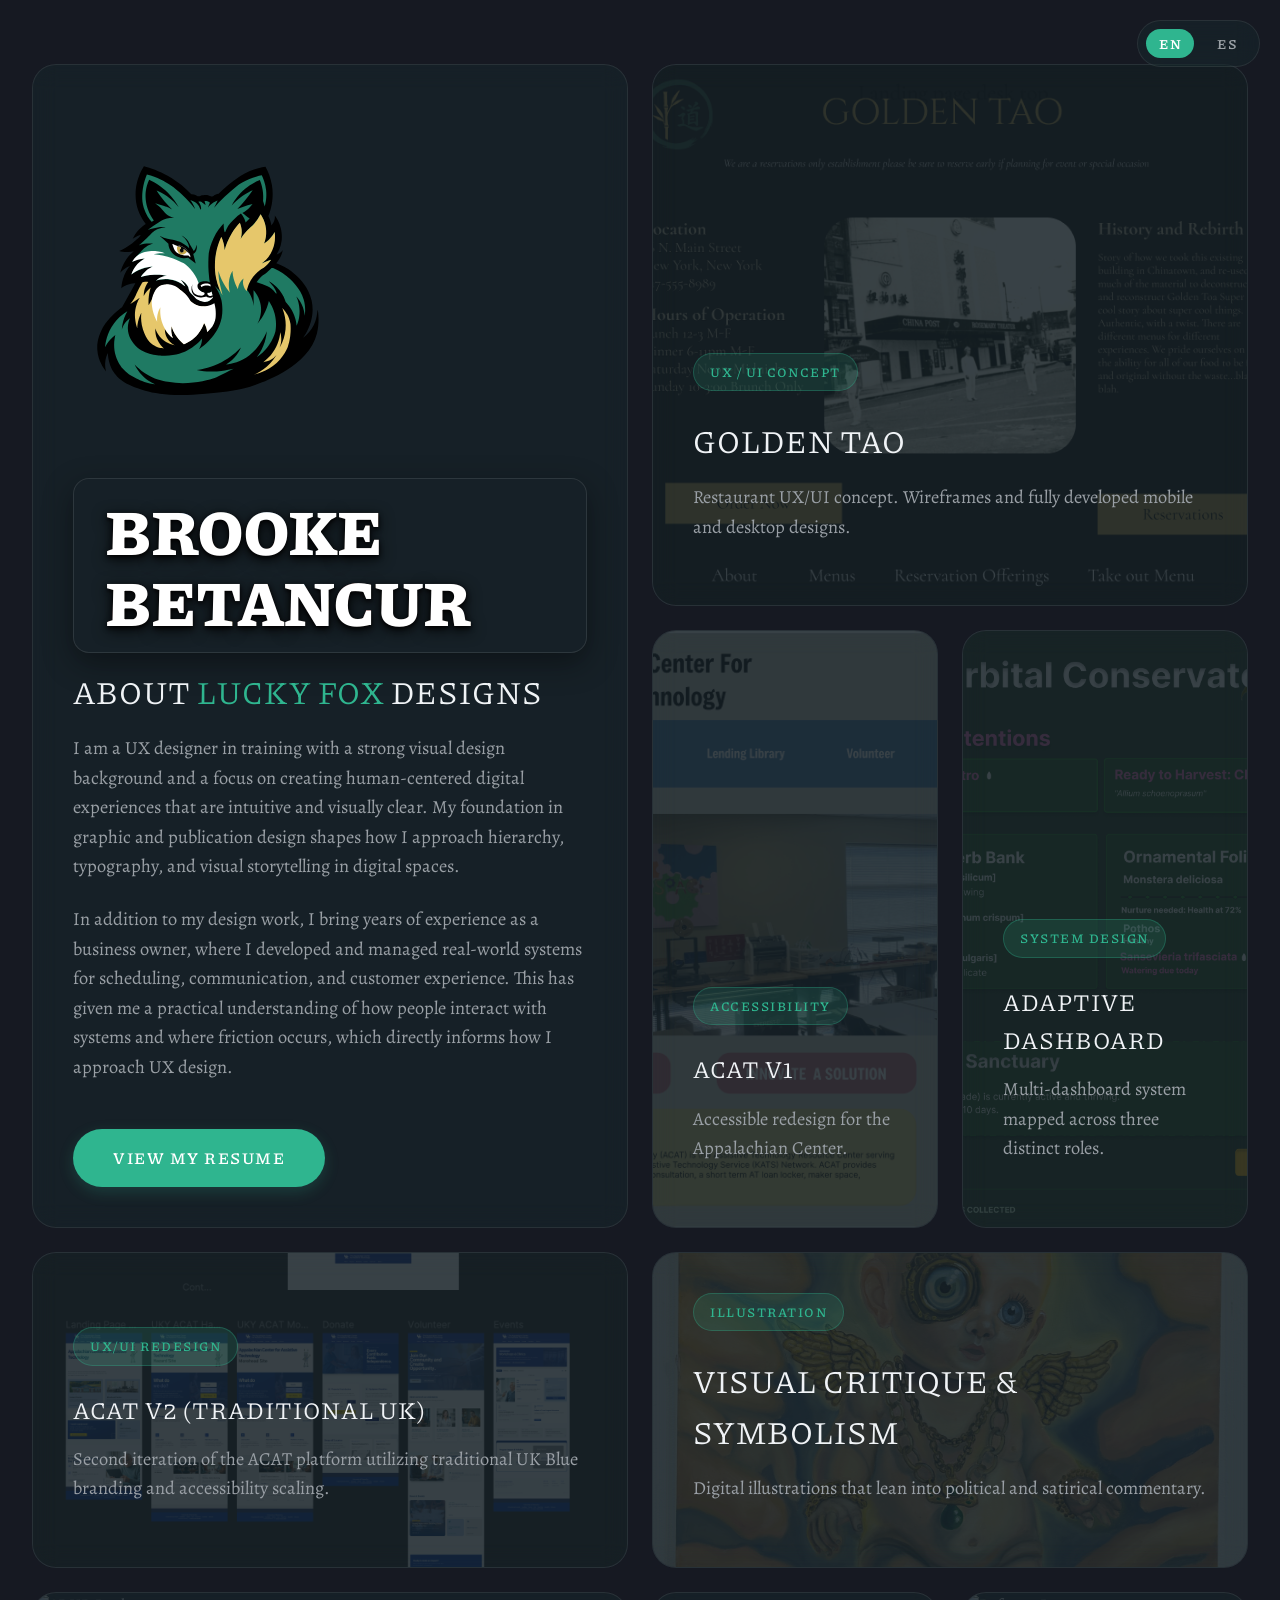
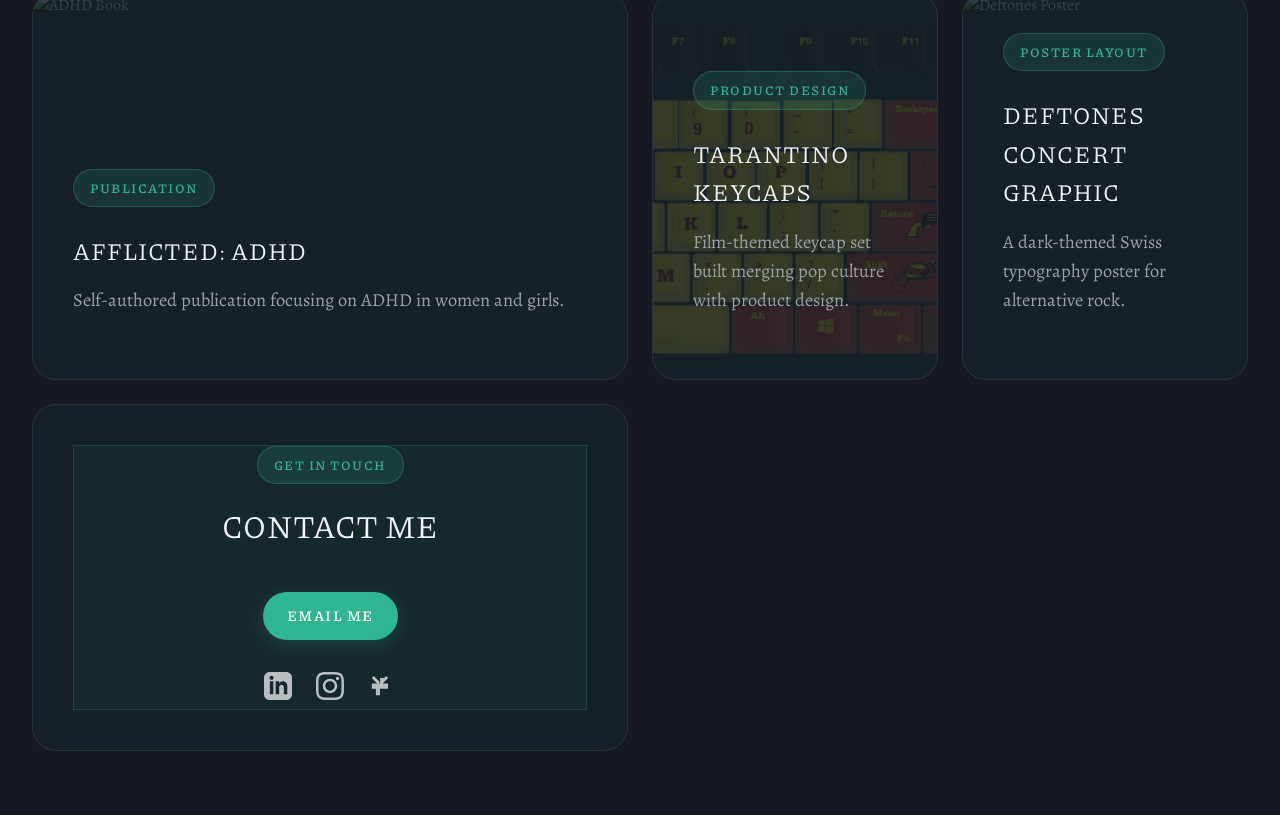
==== commit 43bd16a3: "Add new cherub accessory painting to illustrations" ====
--- a/index.html
+++ b/index.html
@@ -75,7 +75,7 @@
 
         <!-- Illustrations Section -->
         <article class="bento-item span-2-col" onclick="openModal('illustrations')">
-            <img src="portfolio_images/illustrations/divine_feminine_-_april_5,_2025_17.41.png" alt="Divine Feminine"
+            <img src="portfolio_images/illustrations/accessory.jpg" alt="Accessory Illustration"
                 class="bento-image-bg">
             <div class="item-content" style="justify-content: flex-end;">
                 <span class="tag"><span class="lang-en">Illustration</span><span class="lang-es">Ilustración</span></span>
